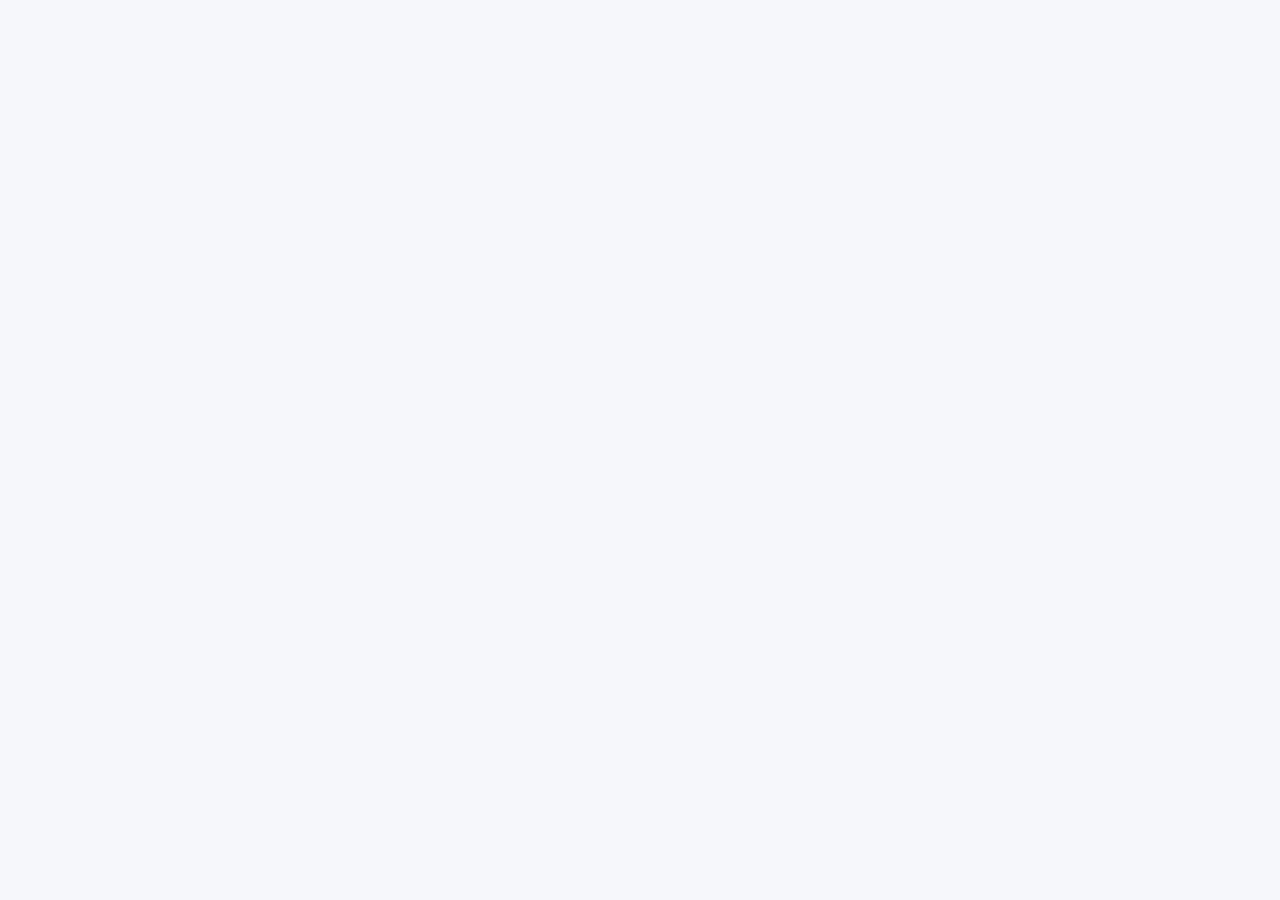
==== qbdemo/index.html @ 6b1befbf "Deploy ngx-query-builder demo" ====
<!doctype html>
<html lang="en" data-beasties-container>
<head>
  <meta charset="utf-8">
  <base href="/ngx-query-builder/">
  <title>ngx-query-builder Demo</title>
  <meta name="viewport" content="width=device-width, initial-scale=1">
  <meta name="description" content="Interactive demo and examples for ngx-query-builder — a standalone, signal-based Angular query builder.">
  <link rel="icon" type="image/x-icon" href="favicon.ico">
  <script>
    // Apply the saved theme before first paint to avoid a light/dark flash.
    (function () {
      try {
        var theme = localStorage.getItem('ngx-qb-demo-theme');
        if (!theme) {
          theme = window.matchMedia('(prefers-color-scheme: dark)').matches ? 'dark' : 'light';
        }
        document.documentElement.setAttribute('data-theme', theme);
      } catch (e) { /* ignore */ }
    })();
  </script>
<style>:root{color-scheme:light;--font-sans:"Inter", system-ui, -apple-system, BlinkMacSystemFont, "Segoe UI", Roboto, sans-serif;--font-mono:"JetBrains Mono", "SFMono-Regular", Consolas, "Liberation Mono", Menlo, monospace;--bg:#f6f7fb;--surface:#ffffff;--surface-2:#f8fafc;--surface-3:#eef2f7;--border:#e2e8f0;--border-strong:#cbd5e1;--text:#0f172a;--text-muted:#64748b;--text-subtle:#94a3b8;--primary:#4f46e5;--primary-hover:#4338ca;--primary-soft:#eef2ff;--primary-contrast:#ffffff;--success:#15803d;--success-soft:#dcfce7;--danger:#b91c1c;--danger-soft:#fee2e2;--warning:#a16207;--warning-soft:#fef9c3;--info:#0369a1;--info-soft:#e0f2fe;--code-bg:#0f172a;--code-text:#e2e8f0;--code-bar:#1e293b;--radius-sm:6px;--radius:10px;--radius-lg:14px;--shadow-sm:0 1px 2px rgb(15 23 42 / 6%);--shadow:0 1px 3px rgb(15 23 42 / 8%), 0 4px 16px rgb(15 23 42 / 4%);--focus-ring:0 0 0 3px rgb(79 70 229 / 35%);--topbar-height:60px;--sidebar-width:260px}*,*:before,*:after{box-sizing:border-box}html,body{margin:0;min-height:100%}body{font-family:var(--font-sans);font-size:14px;line-height:1.55;color:var(--text);background:var(--bg);-webkit-font-smoothing:antialiased}</style><link rel="stylesheet" href="styles-7HKDJQGU.css" media="print" onload="this.media='all'"><noscript><link rel="stylesheet" href="styles-7HKDJQGU.css"></noscript></head>
<body>
  <app-root></app-root>
<link rel="modulepreload" href="chunk-K54ZTVPO.js"><link rel="modulepreload" href="chunk-D5IUYBZI.js"><script src="polyfills-5CFQRCPP.js" type="module"></script><script src="main-NIYCB524.js" type="module"></script></body>
</html>
---- qbdemo/styles-7HKDJQGU.css ----
@charset "UTF-8";:root{color-scheme:light;--font-sans: "Inter", system-ui, -apple-system, BlinkMacSystemFont, "Segoe UI", Roboto, sans-serif;--font-mono: "JetBrains Mono", "SFMono-Regular", Consolas, "Liberation Mono", Menlo, monospace;--bg: #f6f7fb;--surface: #ffffff;--surface-2: #f8fafc;--surface-3: #eef2f7;--border: #e2e8f0;--border-strong: #cbd5e1;--text: #0f172a;--text-muted: #64748b;--text-subtle: #94a3b8;--primary: #4f46e5;--primary-hover: #4338ca;--primary-soft: #eef2ff;--primary-contrast: #ffffff;--success: #15803d;--success-soft: #dcfce7;--danger: #b91c1c;--danger-soft: #fee2e2;--warning: #a16207;--warning-soft: #fef9c3;--info: #0369a1;--info-soft: #e0f2fe;--code-bg: #0f172a;--code-text: #e2e8f0;--code-bar: #1e293b;--radius-sm: 6px;--radius: 10px;--radius-lg: 14px;--shadow-sm: 0 1px 2px rgb(15 23 42 / 6%);--shadow: 0 1px 3px rgb(15 23 42 / 8%), 0 4px 16px rgb(15 23 42 / 4%);--focus-ring: 0 0 0 3px rgb(79 70 229 / 35%);--topbar-height: 60px;--sidebar-width: 260px}[data-theme=dark]{color-scheme:dark;--bg: #0b1020;--surface: #111827;--surface-2: #151e30;--surface-3: #1e293b;--border: #243044;--border-strong: #334155;--text: #e5e7eb;--text-muted: #94a3b8;--text-subtle: #64748b;--primary: #818cf8;--primary-hover: #a5b4fc;--primary-soft: rgb(129 140 248 / 14%);--primary-contrast: #0b1020;--success: #4ade80;--success-soft: rgb(74 222 128 / 14%);--danger: #f87171;--danger-soft: rgb(248 113 113 / 14%);--warning: #facc15;--warning-soft: rgb(250 204 21 / 12%);--info: #38bdf8;--info-soft: rgb(56 189 248 / 12%);--code-bg: #070b16;--code-text: #e2e8f0;--code-bar: #111827;--shadow-sm: 0 1px 2px rgb(0 0 0 / 40%);--shadow: 0 1px 3px rgb(0 0 0 / 40%), 0 8px 24px rgb(0 0 0 / 25%);--focus-ring: 0 0 0 3px rgb(129 140 248 / 45%)}*,*:before,*:after{box-sizing:border-box}html,body{margin:0;min-height:100%}body{font-family:var(--font-sans);font-size:14px;line-height:1.55;color:var(--text);background:var(--bg);-webkit-font-smoothing:antialiased}h1,h2,h3,h4{margin:0;line-height:1.25;color:var(--text)}p{margin:0}a{color:var(--primary);text-decoration:none}a:hover{text-decoration:underline}code,kbd,pre{font-family:var(--font-mono)}:not(pre)>code{font-size:.9em;padding:.1em .4em;border-radius:4px;background:var(--surface-3);color:var(--text)}:focus-visible{outline:none;box-shadow:var(--focus-ring)}::selection{background:var(--primary-soft)}.stack{display:flex;flex-direction:column;gap:16px}.stack-sm{display:flex;flex-direction:column;gap:8px}.row{display:flex;align-items:center;flex-wrap:wrap;gap:8px}.row--between{justify-content:space-between}.grid-2{display:grid;grid-template-columns:repeat(2,minmax(0,1fr));gap:20px}@media(max-width:1100px){.grid-2{grid-template-columns:minmax(0,1fr)}}.split{display:grid;grid-template-columns:minmax(0,1fr) 280px;gap:20px;align-items:start}@media(max-width:1100px){.split{grid-template-columns:minmax(0,1fr)}}.muted{color:var(--text-muted)}.small{font-size:12px}.sr-only{position:absolute;width:1px;height:1px;padding:0;margin:-1px;overflow:hidden;clip-path:inset(50%);white-space:nowrap;border:0}.btn{display:inline-flex;align-items:center;justify-content:center;gap:6px;height:34px;padding:0 14px;border:1px solid var(--border-strong);border-radius:var(--radius-sm);background:var(--surface);color:var(--text);font:inherit;font-weight:500;cursor:pointer;white-space:nowrap;transition:background-color .15s,border-color .15s,color .15s}.btn:hover:not(:disabled){background:var(--surface-3)}.btn:disabled{opacity:.55;cursor:not-allowed}.btn--primary{background:var(--primary);border-color:var(--primary);color:var(--primary-contrast)}.btn--primary:hover:not(:disabled){background:var(--primary-hover);border-color:var(--primary-hover)}.btn--danger{color:var(--danger)}.btn--danger:hover:not(:disabled){background:var(--danger-soft)}.btn--ghost{border-color:transparent;background:transparent}.btn--sm{height:28px;padding:0 10px;font-size:12px}.btn--block{width:100%}.icon-btn{display:inline-flex;align-items:center;justify-content:center;width:36px;height:36px;border:1px solid transparent;border-radius:var(--radius-sm);background:transparent;color:var(--text-muted);cursor:pointer}.icon-btn:hover{background:var(--surface-3);color:var(--text)}.form-field{display:flex;flex-direction:column;gap:6px}.form-label{font-size:12px;font-weight:600;color:var(--text-muted)}.form-hint{font-size:12px;color:var(--text-subtle)}.input,.select,.textarea{width:100%;min-height:34px;padding:6px 10px;border:1px solid var(--border-strong);border-radius:var(--radius-sm);background:var(--surface);color:var(--text);font:inherit}.input:focus-visible,.select:focus-visible,.textarea:focus-visible{border-color:var(--primary)}.input:disabled,.select:disabled,.textarea:disabled{opacity:.6}.textarea{resize:vertical;font-family:var(--font-mono);font-size:12px}.segmented{display:inline-flex;padding:3px;border:1px solid var(--border);border-radius:var(--radius-sm);background:var(--surface-3)}.segmented button{height:28px;padding:0 12px;border:0;border-radius:4px;background:transparent;color:var(--text-muted);font:inherit;font-size:13px;font-weight:500;cursor:pointer}.segmented button[aria-pressed=true]{background:var(--surface);color:var(--text);box-shadow:var(--shadow-sm)}.badge{display:inline-flex;align-items:center;gap:6px;height:24px;padding:0 10px;border-radius:999px;font-size:12px;font-weight:600;background:var(--surface-3);color:var(--text-muted)}.badge:before{content:"";width:6px;height:6px;border-radius:50%;background:currentColor;opacity:.8}.badge.valid{background:var(--success-soft);color:var(--success)}.badge.invalid{background:var(--danger-soft);color:var(--danger)}.badge.active{background:var(--warning-soft);color:var(--warning)}.chip{display:inline-flex;align-items:center;height:22px;padding:0 8px;border:1px solid var(--border);border-radius:6px;background:var(--surface-2);color:var(--text-muted);font-family:var(--font-mono);font-size:11.5px}.stat{display:inline-flex;align-items:baseline;gap:4px;font-size:12px;color:var(--text-muted)}.stat strong{font-size:14px;color:var(--text)}.callout{display:flex;gap:10px;padding:12px 14px;border:1px solid var(--border);border-left:3px solid var(--info);border-radius:var(--radius-sm);background:var(--info-soft);color:var(--text);font-size:13px}.callout--warning{border-left-color:var(--warning);background:var(--warning-soft)}.callout--danger{border-left-color:var(--danger);background:var(--danger-soft)}.panel{padding:16px;border:1px solid var(--border);border-radius:var(--radius);background:var(--surface)}.panel-title{margin-bottom:12px;font-size:11px;font-weight:700;letter-spacing:.08em;text-transform:uppercase;color:var(--text-subtle)}.table{width:100%;border-collapse:collapse;font-size:13px}.table th,.table td{padding:8px 10px;border-bottom:1px solid var(--border);text-align:left;vertical-align:top}.table th{font-size:11px;font-weight:700;letter-spacing:.06em;text-transform:uppercase;color:var(--text-subtle)}.event-log{max-height:220px;margin:0;padding:0;overflow:auto;list-style:none;font-family:var(--font-mono);font-size:12px}.event-log li{display:flex;gap:8px;padding:6px 8px;border-bottom:1px dashed var(--border)}.event-log time{color:var(--text-subtle)}.app-shell query-builder{--qb-font-family: var(--font-sans);--qb-font-size: 13px;--qb-border-radius: var(--radius-sm);--qb-border-color: var(--border-strong);--qb-text-color: var(--text);--qb-bg-color: var(--surface);--qb-hover-bg: var(--surface-3);--qb-switch-bg: var(--surface-3);--qb-switch-active-border: var(--primary);--qb-switch-active-color: var(--primary);--qb-remove-color: var(--danger);--qb-invalid-border: var(--danger);--qb-invalid-bg: var(--danger-soft);--qb-warning-color: var(--danger);--qb-connector-color: var(--border-strong);color:var(--text)}.app-shell query-builder .q-rule,.app-shell query-builder .q-ruleset{border-color:var(--border);border-radius:var(--radius-sm)}.app-shell query-builder .q-ruleset{background:var(--surface-2)}.app-shell query-builder .q-button,.app-shell query-builder .q-switch-label{border-color:var(--border-strong);color:var(--text)}.app-shell query-builder .q-button{border-radius:var(--radius-sm)}.app-shell query-builder .q-switch-radio:checked+.q-switch-label{background:var(--primary-soft);font-weight:600}.app-shell query-builder .q-remove-icon:before{content:"\2715";font-weight:700}.app-shell query-builder .q-add-icon:before{content:"+";font-weight:700;font-size:14px}.app-shell query-builder .text-input{padding:6px 8px;border:1px solid var(--border-strong);border-radius:var(--radius-sm);background:var(--surface);color:var(--text);font:inherit}.app-shell query-builder .text-area{width:300px;height:72px;resize:vertical}
---- qbdemo/styles-7HKDJQGU.css ----
@charset "UTF-8";:root{color-scheme:light;--font-sans: "Inter", system-ui, -apple-system, BlinkMacSystemFont, "Segoe UI", Roboto, sans-serif;--font-mono: "JetBrains Mono", "SFMono-Regular", Consolas, "Liberation Mono", Menlo, monospace;--bg: #f6f7fb;--surface: #ffffff;--surface-2: #f8fafc;--surface-3: #eef2f7;--border: #e2e8f0;--border-strong: #cbd5e1;--text: #0f172a;--text-muted: #64748b;--text-subtle: #94a3b8;--primary: #4f46e5;--primary-hover: #4338ca;--primary-soft: #eef2ff;--primary-contrast: #ffffff;--success: #15803d;--success-soft: #dcfce7;--danger: #b91c1c;--danger-soft: #fee2e2;--warning: #a16207;--warning-soft: #fef9c3;--info: #0369a1;--info-soft: #e0f2fe;--code-bg: #0f172a;--code-text: #e2e8f0;--code-bar: #1e293b;--radius-sm: 6px;--radius: 10px;--radius-lg: 14px;--shadow-sm: 0 1px 2px rgb(15 23 42 / 6%);--shadow: 0 1px 3px rgb(15 23 42 / 8%), 0 4px 16px rgb(15 23 42 / 4%);--focus-ring: 0 0 0 3px rgb(79 70 229 / 35%);--topbar-height: 60px;--sidebar-width: 260px}[data-theme=dark]{color-scheme:dark;--bg: #0b1020;--surface: #111827;--surface-2: #151e30;--surface-3: #1e293b;--border: #243044;--border-strong: #334155;--text: #e5e7eb;--text-muted: #94a3b8;--text-subtle: #64748b;--primary: #818cf8;--primary-hover: #a5b4fc;--primary-soft: rgb(129 140 248 / 14%);--primary-contrast: #0b1020;--success: #4ade80;--success-soft: rgb(74 222 128 / 14%);--danger: #f87171;--danger-soft: rgb(248 113 113 / 14%);--warning: #facc15;--warning-soft: rgb(250 204 21 / 12%);--info: #38bdf8;--info-soft: rgb(56 189 248 / 12%);--code-bg: #070b16;--code-text: #e2e8f0;--code-bar: #111827;--shadow-sm: 0 1px 2px rgb(0 0 0 / 40%);--shadow: 0 1px 3px rgb(0 0 0 / 40%), 0 8px 24px rgb(0 0 0 / 25%);--focus-ring: 0 0 0 3px rgb(129 140 248 / 45%)}*,*:before,*:after{box-sizing:border-box}html,body{margin:0;min-height:100%}body{font-family:var(--font-sans);font-size:14px;line-height:1.55;color:var(--text);background:var(--bg);-webkit-font-smoothing:antialiased}h1,h2,h3,h4{margin:0;line-height:1.25;color:var(--text)}p{margin:0}a{color:var(--primary);text-decoration:none}a:hover{text-decoration:underline}code,kbd,pre{font-family:var(--font-mono)}:not(pre)>code{font-size:.9em;padding:.1em .4em;border-radius:4px;background:var(--surface-3);color:var(--text)}:focus-visible{outline:none;box-shadow:var(--focus-ring)}::selection{background:var(--primary-soft)}.stack{display:flex;flex-direction:column;gap:16px}.stack-sm{display:flex;flex-direction:column;gap:8px}.row{display:flex;align-items:center;flex-wrap:wrap;gap:8px}.row--between{justify-content:space-between}.grid-2{display:grid;grid-template-columns:repeat(2,minmax(0,1fr));gap:20px}@media(max-width:1100px){.grid-2{grid-template-columns:minmax(0,1fr)}}.split{display:grid;grid-template-columns:minmax(0,1fr) 280px;gap:20px;align-items:start}@media(max-width:1100px){.split{grid-template-columns:minmax(0,1fr)}}.muted{color:var(--text-muted)}.small{font-size:12px}.sr-only{position:absolute;width:1px;height:1px;padding:0;margin:-1px;overflow:hidden;clip-path:inset(50%);white-space:nowrap;border:0}.btn{display:inline-flex;align-items:center;justify-content:center;gap:6px;height:34px;padding:0 14px;border:1px solid var(--border-strong);border-radius:var(--radius-sm);background:var(--surface);color:var(--text);font:inherit;font-weight:500;cursor:pointer;white-space:nowrap;transition:background-color .15s,border-color .15s,color .15s}.btn:hover:not(:disabled){background:var(--surface-3)}.btn:disabled{opacity:.55;cursor:not-allowed}.btn--primary{background:var(--primary);border-color:var(--primary);color:var(--primary-contrast)}.btn--primary:hover:not(:disabled){background:var(--primary-hover);border-color:var(--primary-hover)}.btn--danger{color:var(--danger)}.btn--danger:hover:not(:disabled){background:var(--danger-soft)}.btn--ghost{border-color:transparent;background:transparent}.btn--sm{height:28px;padding:0 10px;font-size:12px}.btn--block{width:100%}.icon-btn{display:inline-flex;align-items:center;justify-content:center;width:36px;height:36px;border:1px solid transparent;border-radius:var(--radius-sm);background:transparent;color:var(--text-muted);cursor:pointer}.icon-btn:hover{background:var(--surface-3);color:var(--text)}.form-field{display:flex;flex-direction:column;gap:6px}.form-label{font-size:12px;font-weight:600;color:var(--text-muted)}.form-hint{font-size:12px;color:var(--text-subtle)}.input,.select,.textarea{width:100%;min-height:34px;padding:6px 10px;border:1px solid var(--border-strong);border-radius:var(--radius-sm);background:var(--surface);color:var(--text);font:inherit}.input:focus-visible,.select:focus-visible,.textarea:focus-visible{border-color:var(--primary)}.input:disabled,.select:disabled,.textarea:disabled{opacity:.6}.textarea{resize:vertical;font-family:var(--font-mono);font-size:12px}.segmented{display:inline-flex;padding:3px;border:1px solid var(--border);border-radius:var(--radius-sm);background:var(--surface-3)}.segmented button{height:28px;padding:0 12px;border:0;border-radius:4px;background:transparent;color:var(--text-muted);font:inherit;font-size:13px;font-weight:500;cursor:pointer}.segmented button[aria-pressed=true]{background:var(--surface);color:var(--text);box-shadow:var(--shadow-sm)}.badge{display:inline-flex;align-items:center;gap:6px;height:24px;padding:0 10px;border-radius:999px;font-size:12px;font-weight:600;background:var(--surface-3);color:var(--text-muted)}.badge:before{content:"";width:6px;height:6px;border-radius:50%;background:currentColor;opacity:.8}.badge.valid{background:var(--success-soft);color:var(--success)}.badge.invalid{background:var(--danger-soft);color:var(--danger)}.badge.active{background:var(--warning-soft);color:var(--warning)}.chip{display:inline-flex;align-items:center;height:22px;padding:0 8px;border:1px solid var(--border);border-radius:6px;background:var(--surface-2);color:var(--text-muted);font-family:var(--font-mono);font-size:11.5px}.stat{display:inline-flex;align-items:baseline;gap:4px;font-size:12px;color:var(--text-muted)}.stat strong{font-size:14px;color:var(--text)}.callout{display:flex;gap:10px;padding:12px 14px;border:1px solid var(--border);border-left:3px solid var(--info);border-radius:var(--radius-sm);background:var(--info-soft);color:var(--text);font-size:13px}.callout--warning{border-left-color:var(--warning);background:var(--warning-soft)}.callout--danger{border-left-color:var(--danger);background:var(--danger-soft)}.panel{padding:16px;border:1px solid var(--border);border-radius:var(--radius);background:var(--surface)}.panel-title{margin-bottom:12px;font-size:11px;font-weight:700;letter-spacing:.08em;text-transform:uppercase;color:var(--text-subtle)}.table{width:100%;border-collapse:collapse;font-size:13px}.table th,.table td{padding:8px 10px;border-bottom:1px solid var(--border);text-align:left;vertical-align:top}.table th{font-size:11px;font-weight:700;letter-spacing:.06em;text-transform:uppercase;color:var(--text-subtle)}.event-log{max-height:220px;margin:0;padding:0;overflow:auto;list-style:none;font-family:var(--font-mono);font-size:12px}.event-log li{display:flex;gap:8px;padding:6px 8px;border-bottom:1px dashed var(--border)}.event-log time{color:var(--text-subtle)}.app-shell query-builder{--qb-font-family: var(--font-sans);--qb-font-size: 13px;--qb-border-radius: var(--radius-sm);--qb-border-color: var(--border-strong);--qb-text-color: var(--text);--qb-bg-color: var(--surface);--qb-hover-bg: var(--surface-3);--qb-switch-bg: var(--surface-3);--qb-switch-active-border: var(--primary);--qb-switch-active-color: var(--primary);--qb-remove-color: var(--danger);--qb-invalid-border: var(--danger);--qb-invalid-bg: var(--danger-soft);--qb-warning-color: var(--danger);--qb-connector-color: var(--border-strong);color:var(--text)}.app-shell query-builder .q-rule,.app-shell query-builder .q-ruleset{border-color:var(--border);border-radius:var(--radius-sm)}.app-shell query-builder .q-ruleset{background:var(--surface-2)}.app-shell query-builder .q-button,.app-shell query-builder .q-switch-label{border-color:var(--border-strong);color:var(--text)}.app-shell query-builder .q-button{border-radius:var(--radius-sm)}.app-shell query-builder .q-switch-radio:checked+.q-switch-label{background:var(--primary-soft);font-weight:600}.app-shell query-builder .q-remove-icon:before{content:"\2715";font-weight:700}.app-shell query-builder .q-add-icon:before{content:"+";font-weight:700;font-size:14px}.app-shell query-builder .text-input{padding:6px 8px;border:1px solid var(--border-strong);border-radius:var(--radius-sm);background:var(--surface);color:var(--text);font:inherit}.app-shell query-builder .text-area{width:300px;height:72px;resize:vertical}
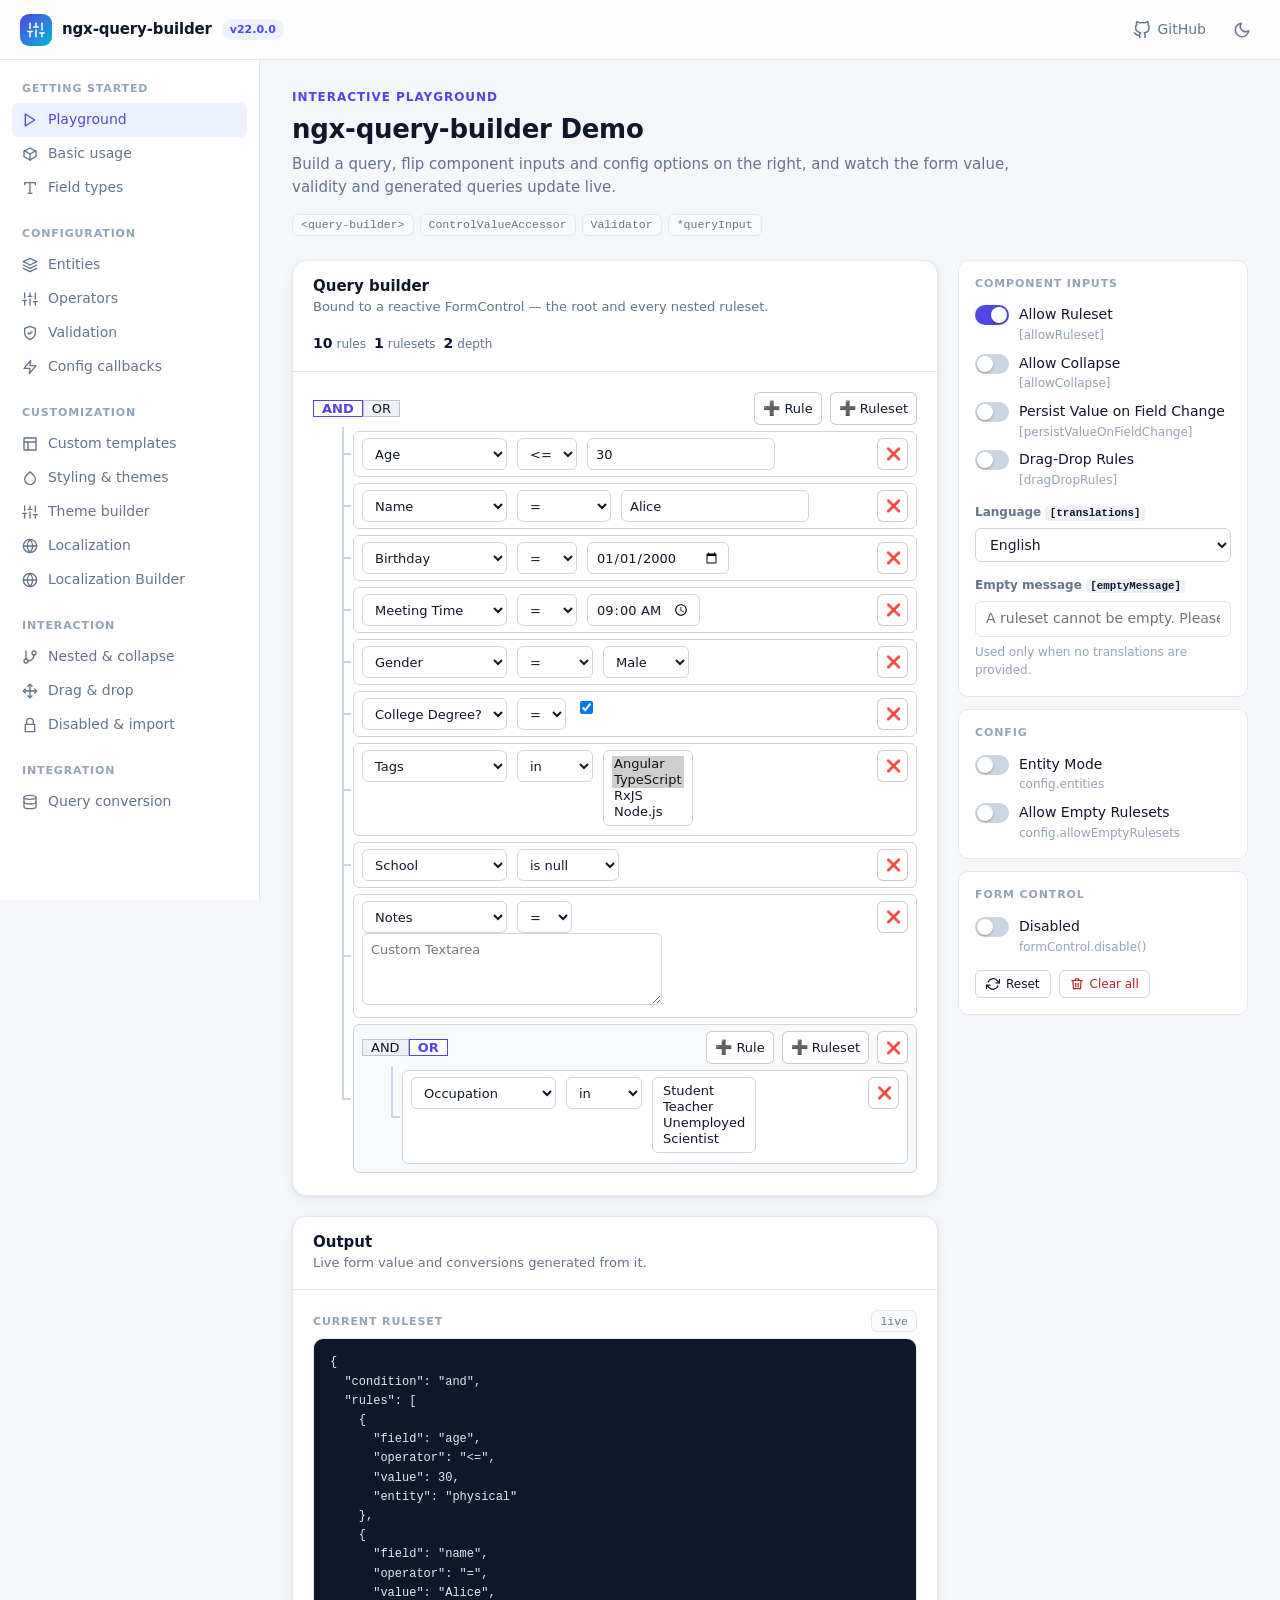
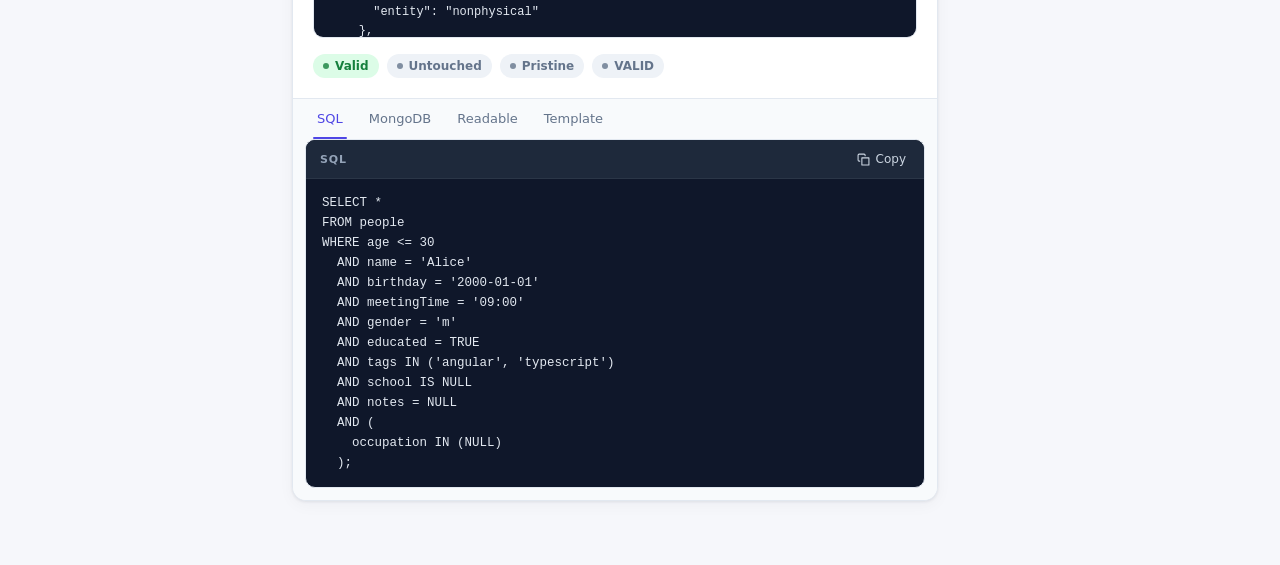
==== commit 493c59b2: "Deploy ngx-query-builder demo" ====
--- a/qbdemo/index.html
+++ b/qbdemo/index.html
@@ -2,7 +2,7 @@
 <html lang="en" data-beasties-container>
 <head>
   <meta charset="utf-8">
-  <base href="/ngx-query-builder/">
+  <base href="/qbdemo/">
   <title>ngx-query-builder Demo</title>
   <meta name="viewport" content="width=device-width, initial-scale=1">
   <meta name="description" content="Interactive demo and examples for ngx-query-builder — a standalone, signal-based Angular query builder.">
@@ -19,8 +19,8 @@
       } catch (e) { /* ignore */ }
     })();
   </script>
-<style>:root{color-scheme:light;--font-sans:"Inter", system-ui, -apple-system, BlinkMacSystemFont, "Segoe UI", Roboto, sans-serif;--font-mono:"JetBrains Mono", "SFMono-Regular", Consolas, "Liberation Mono", Menlo, monospace;--bg:#f6f7fb;--surface:#ffffff;--surface-2:#f8fafc;--surface-3:#eef2f7;--border:#e2e8f0;--border-strong:#cbd5e1;--text:#0f172a;--text-muted:#64748b;--text-subtle:#94a3b8;--primary:#4f46e5;--primary-hover:#4338ca;--primary-soft:#eef2ff;--primary-contrast:#ffffff;--success:#15803d;--success-soft:#dcfce7;--danger:#b91c1c;--danger-soft:#fee2e2;--warning:#a16207;--warning-soft:#fef9c3;--info:#0369a1;--info-soft:#e0f2fe;--code-bg:#0f172a;--code-text:#e2e8f0;--code-bar:#1e293b;--radius-sm:6px;--radius:10px;--radius-lg:14px;--shadow-sm:0 1px 2px rgb(15 23 42 / 6%);--shadow:0 1px 3px rgb(15 23 42 / 8%), 0 4px 16px rgb(15 23 42 / 4%);--focus-ring:0 0 0 3px rgb(79 70 229 / 35%);--topbar-height:60px;--sidebar-width:260px}*,*:before,*:after{box-sizing:border-box}html,body{margin:0;min-height:100%}body{font-family:var(--font-sans);font-size:14px;line-height:1.55;color:var(--text);background:var(--bg);-webkit-font-smoothing:antialiased}</style><link rel="stylesheet" href="styles-7HKDJQGU.css" media="print" onload="this.media='all'"><noscript><link rel="stylesheet" href="styles-7HKDJQGU.css"></noscript></head>
+<style>:root{color-scheme:light;--font-sans:"Inter", system-ui, -apple-system, BlinkMacSystemFont, "Segoe UI", Roboto, sans-serif;--font-mono:"JetBrains Mono", "SFMono-Regular", Consolas, "Liberation Mono", Menlo, monospace;--bg:#f6f7fb;--surface:#ffffff;--surface-2:#f8fafc;--surface-3:#eef2f7;--border:#e2e8f0;--border-strong:#cbd5e1;--text:#0f172a;--text-muted:#64748b;--text-subtle:#94a3b8;--primary:#4f46e5;--primary-hover:#4338ca;--primary-soft:#eef2ff;--primary-contrast:#ffffff;--success:#15803d;--success-soft:#dcfce7;--danger:#b91c1c;--danger-soft:#fee2e2;--warning:#a16207;--warning-soft:#fef9c3;--info:#0369a1;--info-soft:#e0f2fe;--code-bg:#0f172a;--code-text:#e2e8f0;--code-bar:#1e293b;--radius-sm:6px;--radius:10px;--radius-lg:14px;--shadow-sm:0 1px 2px rgb(15 23 42 / 6%);--shadow:0 1px 3px rgb(15 23 42 / 8%), 0 4px 16px rgb(15 23 42 / 4%);--focus-ring:0 0 0 3px rgb(79 70 229 / 35%);--topbar-height:60px;--sidebar-width:260px}*,*:before,*:after{box-sizing:border-box}html,body{margin:0;min-height:100%}body{font-family:var(--font-sans);font-size:14px;line-height:1.55;color:var(--text);background:var(--bg);-webkit-font-smoothing:antialiased}</style><link rel="stylesheet" href="styles-4EFKKQWO.css" media="print" data-beasties-media="all"><noscript><link rel="stylesheet" href="styles-4EFKKQWO.css"></noscript></head>
 <body>
   <app-root></app-root>
-<link rel="modulepreload" href="chunk-K54ZTVPO.js"><link rel="modulepreload" href="chunk-D5IUYBZI.js"><script src="polyfills-5CFQRCPP.js" type="module"></script><script src="main-NIYCB524.js" type="module"></script></body>
+<script src="polyfills-LVNOU2XZ.js" type="module"></script><script src="main-CXXKAVGG.js" type="module"></script><script>document.querySelectorAll('link[data-beasties-media]').forEach(function(l){l.media=l.getAttribute('data-beasties-media');l.removeAttribute('data-beasties-media')})</script></body>
 </html>
--- a/qbdemo/styles-4EFKKQWO.css
+++ b/qbdemo/styles-4EFKKQWO.css
@@ -0,0 +1 @@
+@charset "UTF-8";.styling-controls{align-items:flex-end}.styling-demo .segmented button,.styling-controls .segmented button{text-transform:capitalize}.app-shell .styling-demo--ocean query-builder{--qb-border-color: #7dd3fc;--qb-switch-active-border: #0284c7;--qb-switch-active-color: #0369a1;--qb-switch-bg: #e0f2fe;--qb-connector-color: #38bdf8;--qb-border-radius: 8px}.app-shell .styling-demo--forest query-builder{--qb-border-color: #86efac;--qb-switch-active-border: #16a34a;--qb-switch-active-color: #15803d;--qb-switch-bg: #dcfce7;--qb-connector-color: #4ade80;--qb-border-radius: 2px}.app-shell .styling-demo--sunset query-builder{--qb-border-color: #fdba74;--qb-switch-active-border: #ea580c;--qb-switch-active-color: #c2410c;--qb-switch-bg: #ffedd5;--qb-connector-color: #fb923c;--qb-border-radius: 16px}.app-shell .styling-demo query-builder .q-rule,.app-shell .styling-demo query-builder .q-ruleset,.app-shell .styling-demo query-builder .q-field-control,.app-shell .styling-demo query-builder .q-operator-control,.app-shell .styling-demo query-builder .q-input-control,.app-shell .styling-demo query-builder .q-button,.app-shell .styling-demo query-builder .q-switch-label{border-color:var(--qb-border-color);border-radius:var(--qb-border-radius)}.app-shell .styling-demo query-builder .q-switch-radio:checked+.q-switch-label{background:var(--qb-switch-bg);color:var(--qb-switch-active-color);border-color:var(--qb-switch-active-border)}.styling-demo .sd-btn{display:inline-flex;align-items:center;gap:4px;height:30px;margin-left:6px;padding:0 12px;border:0;border-radius:999px;background:var(--primary);color:var(--primary-contrast);font:inherit;font-family:var(--qb-font-family, inherit);font-size:var(--qb-font-size, inherit);font-weight:600;cursor:pointer}.styling-demo .sd-btn:disabled{display:none}.styling-demo .sd-btn--remove{width:30px;padding:0;justify-content:center;background:var(--danger-soft);color:var(--qb-remove-color, var(--danger))}.styling-demo .sd-icon--add:before{content:"+"}.styling-demo .sd-icon--remove:before{content:"\2715"}.styling-demo .sd-icon{font-style:normal}.styling-demo .sd-switch{display:inline-flex;order:1;gap:4px}.styling-demo .sd-switch__label{padding:4px 12px;border-radius:999px;background:var(--surface-3);color:var(--text-muted);font-family:var(--qb-font-family, inherit);font-size:var(--qb-font-size, inherit);font-weight:700;cursor:pointer}.styling-demo .q-switch-radio:checked+.sd-switch__label{background:var(--primary);color:var(--primary-contrast)}.styling-demo .sd-row{margin-top:10px;padding:12px}.styling-demo .sd-rule{border-radius:12px;background:var(--surface);box-shadow:var(--shadow)}.styling-demo .sd-ruleset{border:2px dashed var(--border-strong);border-radius:14px;background:var(--surface-2)}.styling-demo .sd-control{height:var(--qb-control-height, 32px);padding:var(--qb-control-padding, 5px 8px);border:1px solid var(--qb-border-color, #ccc);border-radius:var(--qb-border-radius, 4px);background:var(--qb-bg-color, #fff);color:var(--qb-text-color, #555);font:inherit;font-family:var(--qb-font-family, inherit);font-size:var(--qb-font-size, inherit)}.styling-demo input[type=checkbox].sd-control{height:18px}.styling-demo .sd-control--operator{background:var(--qb-switch-bg, var(--primary-soft));color:var(--qb-switch-active-color, var(--primary));font-weight:600}.styling-demo .sd-empty{margin:8px 0 0;color:var(--warning);font-weight:600;text-align:center}.styling-demo .sd-link{margin-left:10px;padding:0;border:0;background:transparent;color:var(--primary);font:inherit;font-family:var(--qb-font-family, inherit);font-size:var(--qb-font-size, inherit);font-weight:600;cursor:pointer}.styling-demo .sd-link:hover{text-decoration:underline}.styling-demo .sd-link:disabled{display:none}.styling-demo .sd-link--remove{color:var(--qb-remove-color, var(--danger))}.styling-demo .sd-underline{padding:2px 8px;border-bottom:2px solid transparent;color:var(--text-muted);cursor:pointer}.styling-demo .q-switch-radio:checked+.sd-underline{border-bottom-color:var(--primary);color:var(--primary);font-weight:700}.styling-demo .sd-flat{border:0;border-bottom:1px solid var(--border)}.styling-demo .sd-flat-set{border-left:3px solid var(--primary);padding-left:12px}.styling-demo .sd-bare{height:var(--qb-control-height, 32px);margin-right:6px;padding:var(--qb-control-padding, 5px 8px);border:0;border-bottom:1px solid var(--qb-border-color, var(--border-strong));border-radius:var(--qb-border-radius, 4px);background:transparent;color:var(--qb-text-color, var(--text));font:inherit;font-family:var(--qb-font-family, inherit);font-size:var(--qb-font-size, inherit)}.styling-demo .sd-bare--operator{color:var(--qb-switch-active-color, var(--primary));font-weight:600}:root{color-scheme:light;--font-sans: "Inter", system-ui, -apple-system, BlinkMacSystemFont, "Segoe UI", Roboto, sans-serif;--font-mono: "JetBrains Mono", "SFMono-Regular", Consolas, "Liberation Mono", Menlo, monospace;--bg: #f6f7fb;--surface: #ffffff;--surface-2: #f8fafc;--surface-3: #eef2f7;--border: #e2e8f0;--border-strong: #cbd5e1;--text: #0f172a;--text-muted: #64748b;--text-subtle: #94a3b8;--primary: #4f46e5;--primary-hover: #4338ca;--primary-soft: #eef2ff;--primary-contrast: #ffffff;--success: #15803d;--success-soft: #dcfce7;--danger: #b91c1c;--danger-soft: #fee2e2;--warning: #a16207;--warning-soft: #fef9c3;--info: #0369a1;--info-soft: #e0f2fe;--code-bg: #0f172a;--code-text: #e2e8f0;--code-bar: #1e293b;--radius-sm: 6px;--radius: 10px;--radius-lg: 14px;--shadow-sm: 0 1px 2px rgb(15 23 42 / 6%);--shadow: 0 1px 3px rgb(15 23 42 / 8%), 0 4px 16px rgb(15 23 42 / 4%);--focus-ring: 0 0 0 3px rgb(79 70 229 / 35%);--topbar-height: 60px;--sidebar-width: 260px}[data-theme=dark]{color-scheme:dark;--bg: #0b1020;--surface: #111827;--surface-2: #151e30;--surface-3: #1e293b;--border: #243044;--border-strong: #334155;--text: #e5e7eb;--text-muted: #94a3b8;--text-subtle: #64748b;--primary: #818cf8;--primary-hover: #a5b4fc;--primary-soft: rgb(129 140 248 / 14%);--primary-contrast: #0b1020;--success: #4ade80;--success-soft: rgb(74 222 128 / 14%);--danger: #f87171;--danger-soft: rgb(248 113 113 / 14%);--warning: #facc15;--warning-soft: rgb(250 204 21 / 12%);--info: #38bdf8;--info-soft: rgb(56 189 248 / 12%);--code-bg: #070b16;--code-text: #e2e8f0;--code-bar: #111827;--shadow-sm: 0 1px 2px rgb(0 0 0 / 40%);--shadow: 0 1px 3px rgb(0 0 0 / 40%), 0 8px 24px rgb(0 0 0 / 25%);--focus-ring: 0 0 0 3px rgb(129 140 248 / 45%)}*,*:before,*:after{box-sizing:border-box}html,body{margin:0;min-height:100%}body{font-family:var(--font-sans);font-size:14px;line-height:1.55;color:var(--text);background:var(--bg);-webkit-font-smoothing:antialiased}h1,h2,h3,h4{margin:0;line-height:1.25;color:var(--text)}p{margin:0}a{color:var(--primary);text-decoration:none}a:hover{text-decoration:underline}code,kbd,pre{font-family:var(--font-mono)}:not(pre)>code{font-size:.9em;padding:.1em .4em;border-radius:4px;background:var(--surface-3);color:var(--text)}:focus-visible{outline:none;box-shadow:var(--focus-ring)}::selection{background:var(--primary-soft)}.stack{display:flex;flex-direction:column;gap:16px}.stack-sm{display:flex;flex-direction:column;gap:8px}.row{display:flex;align-items:center;flex-wrap:wrap;gap:8px}.row--between{justify-content:space-between}.grid-2{display:grid;grid-template-columns:repeat(2,minmax(0,1fr));gap:20px}@media(max-width:1100px){.grid-2{grid-template-columns:minmax(0,1fr)}}.split{display:grid;grid-template-columns:minmax(0,1fr) 280px;gap:20px;align-items:start}@media(max-width:1100px){.split{grid-template-columns:minmax(0,1fr)}}.muted{color:var(--text-muted)}.small{font-size:12px}.sr-only{position:absolute;width:1px;height:1px;padding:0;margin:-1px;overflow:hidden;clip-path:inset(50%);white-space:nowrap;border:0}.btn{display:inline-flex;align-items:center;justify-content:center;gap:6px;height:34px;padding:0 14px;border:1px solid var(--border-strong);border-radius:var(--radius-sm);background:var(--surface);color:var(--text);font:inherit;font-weight:500;cursor:pointer;white-space:nowrap;transition:background-color .15s,border-color .15s,color .15s}.btn:hover:not(:disabled){background:var(--surface-3)}.btn:disabled{opacity:.55;cursor:not-allowed}.btn--primary{background:var(--primary);border-color:var(--primary);color:var(--primary-contrast)}.btn--primary:hover:not(:disabled){background:var(--primary-hover);border-color:var(--primary-hover)}.btn--danger{color:var(--danger)}.btn--danger:hover:not(:disabled){background:var(--danger-soft)}.btn--ghost{border-color:transparent;background:transparent}.btn--sm{height:28px;padding:0 10px;font-size:12px}.btn--block{width:100%}.icon-btn{display:inline-flex;align-items:center;justify-content:center;width:36px;height:36px;border:1px solid transparent;border-radius:var(--radius-sm);background:transparent;color:var(--text-muted);cursor:pointer}.icon-btn:hover{background:var(--surface-3);color:var(--text)}.form-field{display:flex;flex-direction:column;gap:6px}.form-label{font-size:12px;font-weight:600;color:var(--text-muted)}.form-hint{font-size:12px;color:var(--text-subtle)}.input,.select,.textarea{width:100%;min-height:34px;padding:6px 10px;border:1px solid var(--border-strong);border-radius:var(--radius-sm);background:var(--surface);color:var(--text);font:inherit}.input:focus-visible,.select:focus-visible,.textarea:focus-visible{border-color:var(--primary)}.input:disabled,.select:disabled,.textarea:disabled{opacity:.6}.textarea{resize:vertical;font-family:var(--font-mono);font-size:12px}.segmented{display:inline-flex;padding:3px;border:1px solid var(--border);border-radius:var(--radius-sm);background:var(--surface-3)}.segmented button{height:28px;padding:0 12px;border:0;border-radius:4px;background:transparent;color:var(--text-muted);font:inherit;font-size:13px;font-weight:500;cursor:pointer}.segmented button[aria-pressed=true]{background:var(--surface);color:var(--text);box-shadow:var(--shadow-sm)}.badge{display:inline-flex;align-items:center;gap:6px;height:24px;padding:0 10px;border-radius:999px;font-size:12px;font-weight:600;background:var(--surface-3);color:var(--text-muted)}.badge:before{content:"";width:6px;height:6px;border-radius:50%;background:currentColor;opacity:.8}.badge.valid{background:var(--success-soft);color:var(--success)}.badge.invalid{background:var(--danger-soft);color:var(--danger)}.badge.active{background:var(--warning-soft);color:var(--warning)}.chip{display:inline-flex;align-items:center;height:22px;padding:0 8px;border:1px solid var(--border);border-radius:6px;background:var(--surface-2);color:var(--text-muted);font-family:var(--font-mono);font-size:11.5px}.stat{display:inline-flex;align-items:baseline;gap:4px;font-size:12px;color:var(--text-muted)}.stat strong{font-size:14px;color:var(--text)}.callout{display:flex;gap:10px;padding:12px 14px;border:1px solid var(--border);border-left:3px solid var(--info);border-radius:var(--radius-sm);background:var(--info-soft);color:var(--text);font-size:13px}.callout--warning{border-left-color:var(--warning);background:var(--warning-soft)}.callout--danger{border-left-color:var(--danger);background:var(--danger-soft)}.panel{padding:16px;border:1px solid var(--border);border-radius:var(--radius);background:var(--surface)}.panel-title{margin-bottom:12px;font-size:11px;font-weight:700;letter-spacing:.08em;text-transform:uppercase;color:var(--text-subtle)}.table{width:100%;border-collapse:collapse;font-size:13px}.table th,.table td{padding:8px 10px;border-bottom:1px solid var(--border);text-align:left;vertical-align:top}.table th{font-size:11px;font-weight:700;letter-spacing:.06em;text-transform:uppercase;color:var(--text-subtle)}.event-log{max-height:220px;margin:0;padding:0;overflow:auto;list-style:none;font-family:var(--font-mono);font-size:12px}.event-log li{display:flex;gap:8px;padding:6px 8px;border-bottom:1px dashed var(--border)}.event-log time{color:var(--text-subtle)}.app-shell{--qb-font-family: var(--font-sans);--qb-font-size: 13px;--qb-border-radius: var(--radius-sm);--qb-border-color: var(--border-strong);--qb-text-color: var(--text);--qb-bg-color: var(--surface);--qb-hover-bg: var(--surface-3);--qb-switch-bg: var(--surface-3);--qb-switch-active-border: var(--primary);--qb-switch-active-color: var(--primary);--qb-remove-color: var(--danger);--qb-invalid-border: var(--danger);--qb-invalid-bg: var(--danger-soft);--qb-warning-color: var(--danger);--qb-connector-color: var(--border-strong)}.app-shell query-builder{color:var(--text)}.app-shell query-builder .q-rule,.app-shell query-builder .q-ruleset{border-color:var(--border);border-radius:var(--radius-sm)}.app-shell query-builder .q-ruleset{background:var(--surface-2)}.app-shell query-builder .q-button,.app-shell query-builder .q-switch-label{border-color:var(--border-strong);color:var(--text)}.app-shell query-builder .q-button{border-radius:var(--radius-sm)}.app-shell query-builder .q-switch-radio:checked+.q-switch-label{background:var(--primary-soft);font-weight:600}.app-shell query-builder .q-remove-icon:before{content:"\2715";font-weight:700}.app-shell query-builder .q-add-icon:before{content:"+";font-weight:700;font-size:14px}.app-shell query-builder .text-input{padding:6px 8px;border:1px solid var(--border-strong);border-radius:var(--radius-sm);background:var(--surface);color:var(--text);font:inherit}.app-shell query-builder .text-area{width:300px;height:72px;resize:vertical}
--- a/qbdemo/styles-4EFKKQWO.css
+++ b/qbdemo/styles-4EFKKQWO.css
@@ -0,0 +1 @@
+@charset "UTF-8";.styling-controls{align-items:flex-end}.styling-demo .segmented button,.styling-controls .segmented button{text-transform:capitalize}.app-shell .styling-demo--ocean query-builder{--qb-border-color: #7dd3fc;--qb-switch-active-border: #0284c7;--qb-switch-active-color: #0369a1;--qb-switch-bg: #e0f2fe;--qb-connector-color: #38bdf8;--qb-border-radius: 8px}.app-shell .styling-demo--forest query-builder{--qb-border-color: #86efac;--qb-switch-active-border: #16a34a;--qb-switch-active-color: #15803d;--qb-switch-bg: #dcfce7;--qb-connector-color: #4ade80;--qb-border-radius: 2px}.app-shell .styling-demo--sunset query-builder{--qb-border-color: #fdba74;--qb-switch-active-border: #ea580c;--qb-switch-active-color: #c2410c;--qb-switch-bg: #ffedd5;--qb-connector-color: #fb923c;--qb-border-radius: 16px}.app-shell .styling-demo query-builder .q-rule,.app-shell .styling-demo query-builder .q-ruleset,.app-shell .styling-demo query-builder .q-field-control,.app-shell .styling-demo query-builder .q-operator-control,.app-shell .styling-demo query-builder .q-input-control,.app-shell .styling-demo query-builder .q-button,.app-shell .styling-demo query-builder .q-switch-label{border-color:var(--qb-border-color);border-radius:var(--qb-border-radius)}.app-shell .styling-demo query-builder .q-switch-radio:checked+.q-switch-label{background:var(--qb-switch-bg);color:var(--qb-switch-active-color);border-color:var(--qb-switch-active-border)}.styling-demo .sd-btn{display:inline-flex;align-items:center;gap:4px;height:30px;margin-left:6px;padding:0 12px;border:0;border-radius:999px;background:var(--primary);color:var(--primary-contrast);font:inherit;font-family:var(--qb-font-family, inherit);font-size:var(--qb-font-size, inherit);font-weight:600;cursor:pointer}.styling-demo .sd-btn:disabled{display:none}.styling-demo .sd-btn--remove{width:30px;padding:0;justify-content:center;background:var(--danger-soft);color:var(--qb-remove-color, var(--danger))}.styling-demo .sd-icon--add:before{content:"+"}.styling-demo .sd-icon--remove:before{content:"\2715"}.styling-demo .sd-icon{font-style:normal}.styling-demo .sd-switch{display:inline-flex;order:1;gap:4px}.styling-demo .sd-switch__label{padding:4px 12px;border-radius:999px;background:var(--surface-3);color:var(--text-muted);font-family:var(--qb-font-family, inherit);font-size:var(--qb-font-size, inherit);font-weight:700;cursor:pointer}.styling-demo .q-switch-radio:checked+.sd-switch__label{background:var(--primary);color:var(--primary-contrast)}.styling-demo .sd-row{margin-top:10px;padding:12px}.styling-demo .sd-rule{border-radius:12px;background:var(--surface);box-shadow:var(--shadow)}.styling-demo .sd-ruleset{border:2px dashed var(--border-strong);border-radius:14px;background:var(--surface-2)}.styling-demo .sd-control{height:var(--qb-control-height, 32px);padding:var(--qb-control-padding, 5px 8px);border:1px solid var(--qb-border-color, #ccc);border-radius:var(--qb-border-radius, 4px);background:var(--qb-bg-color, #fff);color:var(--qb-text-color, #555);font:inherit;font-family:var(--qb-font-family, inherit);font-size:var(--qb-font-size, inherit)}.styling-demo input[type=checkbox].sd-control{height:18px}.styling-demo .sd-control--operator{background:var(--qb-switch-bg, var(--primary-soft));color:var(--qb-switch-active-color, var(--primary));font-weight:600}.styling-demo .sd-empty{margin:8px 0 0;color:var(--warning);font-weight:600;text-align:center}.styling-demo .sd-link{margin-left:10px;padding:0;border:0;background:transparent;color:var(--primary);font:inherit;font-family:var(--qb-font-family, inherit);font-size:var(--qb-font-size, inherit);font-weight:600;cursor:pointer}.styling-demo .sd-link:hover{text-decoration:underline}.styling-demo .sd-link:disabled{display:none}.styling-demo .sd-link--remove{color:var(--qb-remove-color, var(--danger))}.styling-demo .sd-underline{padding:2px 8px;border-bottom:2px solid transparent;color:var(--text-muted);cursor:pointer}.styling-demo .q-switch-radio:checked+.sd-underline{border-bottom-color:var(--primary);color:var(--primary);font-weight:700}.styling-demo .sd-flat{border:0;border-bottom:1px solid var(--border)}.styling-demo .sd-flat-set{border-left:3px solid var(--primary);padding-left:12px}.styling-demo .sd-bare{height:var(--qb-control-height, 32px);margin-right:6px;padding:var(--qb-control-padding, 5px 8px);border:0;border-bottom:1px solid var(--qb-border-color, var(--border-strong));border-radius:var(--qb-border-radius, 4px);background:transparent;color:var(--qb-text-color, var(--text));font:inherit;font-family:var(--qb-font-family, inherit);font-size:var(--qb-font-size, inherit)}.styling-demo .sd-bare--operator{color:var(--qb-switch-active-color, var(--primary));font-weight:600}:root{color-scheme:light;--font-sans: "Inter", system-ui, -apple-system, BlinkMacSystemFont, "Segoe UI", Roboto, sans-serif;--font-mono: "JetBrains Mono", "SFMono-Regular", Consolas, "Liberation Mono", Menlo, monospace;--bg: #f6f7fb;--surface: #ffffff;--surface-2: #f8fafc;--surface-3: #eef2f7;--border: #e2e8f0;--border-strong: #cbd5e1;--text: #0f172a;--text-muted: #64748b;--text-subtle: #94a3b8;--primary: #4f46e5;--primary-hover: #4338ca;--primary-soft: #eef2ff;--primary-contrast: #ffffff;--success: #15803d;--success-soft: #dcfce7;--danger: #b91c1c;--danger-soft: #fee2e2;--warning: #a16207;--warning-soft: #fef9c3;--info: #0369a1;--info-soft: #e0f2fe;--code-bg: #0f172a;--code-text: #e2e8f0;--code-bar: #1e293b;--radius-sm: 6px;--radius: 10px;--radius-lg: 14px;--shadow-sm: 0 1px 2px rgb(15 23 42 / 6%);--shadow: 0 1px 3px rgb(15 23 42 / 8%), 0 4px 16px rgb(15 23 42 / 4%);--focus-ring: 0 0 0 3px rgb(79 70 229 / 35%);--topbar-height: 60px;--sidebar-width: 260px}[data-theme=dark]{color-scheme:dark;--bg: #0b1020;--surface: #111827;--surface-2: #151e30;--surface-3: #1e293b;--border: #243044;--border-strong: #334155;--text: #e5e7eb;--text-muted: #94a3b8;--text-subtle: #64748b;--primary: #818cf8;--primary-hover: #a5b4fc;--primary-soft: rgb(129 140 248 / 14%);--primary-contrast: #0b1020;--success: #4ade80;--success-soft: rgb(74 222 128 / 14%);--danger: #f87171;--danger-soft: rgb(248 113 113 / 14%);--warning: #facc15;--warning-soft: rgb(250 204 21 / 12%);--info: #38bdf8;--info-soft: rgb(56 189 248 / 12%);--code-bg: #070b16;--code-text: #e2e8f0;--code-bar: #111827;--shadow-sm: 0 1px 2px rgb(0 0 0 / 40%);--shadow: 0 1px 3px rgb(0 0 0 / 40%), 0 8px 24px rgb(0 0 0 / 25%);--focus-ring: 0 0 0 3px rgb(129 140 248 / 45%)}*,*:before,*:after{box-sizing:border-box}html,body{margin:0;min-height:100%}body{font-family:var(--font-sans);font-size:14px;line-height:1.55;color:var(--text);background:var(--bg);-webkit-font-smoothing:antialiased}h1,h2,h3,h4{margin:0;line-height:1.25;color:var(--text)}p{margin:0}a{color:var(--primary);text-decoration:none}a:hover{text-decoration:underline}code,kbd,pre{font-family:var(--font-mono)}:not(pre)>code{font-size:.9em;padding:.1em .4em;border-radius:4px;background:var(--surface-3);color:var(--text)}:focus-visible{outline:none;box-shadow:var(--focus-ring)}::selection{background:var(--primary-soft)}.stack{display:flex;flex-direction:column;gap:16px}.stack-sm{display:flex;flex-direction:column;gap:8px}.row{display:flex;align-items:center;flex-wrap:wrap;gap:8px}.row--between{justify-content:space-between}.grid-2{display:grid;grid-template-columns:repeat(2,minmax(0,1fr));gap:20px}@media(max-width:1100px){.grid-2{grid-template-columns:minmax(0,1fr)}}.split{display:grid;grid-template-columns:minmax(0,1fr) 280px;gap:20px;align-items:start}@media(max-width:1100px){.split{grid-template-columns:minmax(0,1fr)}}.muted{color:var(--text-muted)}.small{font-size:12px}.sr-only{position:absolute;width:1px;height:1px;padding:0;margin:-1px;overflow:hidden;clip-path:inset(50%);white-space:nowrap;border:0}.btn{display:inline-flex;align-items:center;justify-content:center;gap:6px;height:34px;padding:0 14px;border:1px solid var(--border-strong);border-radius:var(--radius-sm);background:var(--surface);color:var(--text);font:inherit;font-weight:500;cursor:pointer;white-space:nowrap;transition:background-color .15s,border-color .15s,color .15s}.btn:hover:not(:disabled){background:var(--surface-3)}.btn:disabled{opacity:.55;cursor:not-allowed}.btn--primary{background:var(--primary);border-color:var(--primary);color:var(--primary-contrast)}.btn--primary:hover:not(:disabled){background:var(--primary-hover);border-color:var(--primary-hover)}.btn--danger{color:var(--danger)}.btn--danger:hover:not(:disabled){background:var(--danger-soft)}.btn--ghost{border-color:transparent;background:transparent}.btn--sm{height:28px;padding:0 10px;font-size:12px}.btn--block{width:100%}.icon-btn{display:inline-flex;align-items:center;justify-content:center;width:36px;height:36px;border:1px solid transparent;border-radius:var(--radius-sm);background:transparent;color:var(--text-muted);cursor:pointer}.icon-btn:hover{background:var(--surface-3);color:var(--text)}.form-field{display:flex;flex-direction:column;gap:6px}.form-label{font-size:12px;font-weight:600;color:var(--text-muted)}.form-hint{font-size:12px;color:var(--text-subtle)}.input,.select,.textarea{width:100%;min-height:34px;padding:6px 10px;border:1px solid var(--border-strong);border-radius:var(--radius-sm);background:var(--surface);color:var(--text);font:inherit}.input:focus-visible,.select:focus-visible,.textarea:focus-visible{border-color:var(--primary)}.input:disabled,.select:disabled,.textarea:disabled{opacity:.6}.textarea{resize:vertical;font-family:var(--font-mono);font-size:12px}.segmented{display:inline-flex;padding:3px;border:1px solid var(--border);border-radius:var(--radius-sm);background:var(--surface-3)}.segmented button{height:28px;padding:0 12px;border:0;border-radius:4px;background:transparent;color:var(--text-muted);font:inherit;font-size:13px;font-weight:500;cursor:pointer}.segmented button[aria-pressed=true]{background:var(--surface);color:var(--text);box-shadow:var(--shadow-sm)}.badge{display:inline-flex;align-items:center;gap:6px;height:24px;padding:0 10px;border-radius:999px;font-size:12px;font-weight:600;background:var(--surface-3);color:var(--text-muted)}.badge:before{content:"";width:6px;height:6px;border-radius:50%;background:currentColor;opacity:.8}.badge.valid{background:var(--success-soft);color:var(--success)}.badge.invalid{background:var(--danger-soft);color:var(--danger)}.badge.active{background:var(--warning-soft);color:var(--warning)}.chip{display:inline-flex;align-items:center;height:22px;padding:0 8px;border:1px solid var(--border);border-radius:6px;background:var(--surface-2);color:var(--text-muted);font-family:var(--font-mono);font-size:11.5px}.stat{display:inline-flex;align-items:baseline;gap:4px;font-size:12px;color:var(--text-muted)}.stat strong{font-size:14px;color:var(--text)}.callout{display:flex;gap:10px;padding:12px 14px;border:1px solid var(--border);border-left:3px solid var(--info);border-radius:var(--radius-sm);background:var(--info-soft);color:var(--text);font-size:13px}.callout--warning{border-left-color:var(--warning);background:var(--warning-soft)}.callout--danger{border-left-color:var(--danger);background:var(--danger-soft)}.panel{padding:16px;border:1px solid var(--border);border-radius:var(--radius);background:var(--surface)}.panel-title{margin-bottom:12px;font-size:11px;font-weight:700;letter-spacing:.08em;text-transform:uppercase;color:var(--text-subtle)}.table{width:100%;border-collapse:collapse;font-size:13px}.table th,.table td{padding:8px 10px;border-bottom:1px solid var(--border);text-align:left;vertical-align:top}.table th{font-size:11px;font-weight:700;letter-spacing:.06em;text-transform:uppercase;color:var(--text-subtle)}.event-log{max-height:220px;margin:0;padding:0;overflow:auto;list-style:none;font-family:var(--font-mono);font-size:12px}.event-log li{display:flex;gap:8px;padding:6px 8px;border-bottom:1px dashed var(--border)}.event-log time{color:var(--text-subtle)}.app-shell{--qb-font-family: var(--font-sans);--qb-font-size: 13px;--qb-border-radius: var(--radius-sm);--qb-border-color: var(--border-strong);--qb-text-color: var(--text);--qb-bg-color: var(--surface);--qb-hover-bg: var(--surface-3);--qb-switch-bg: var(--surface-3);--qb-switch-active-border: var(--primary);--qb-switch-active-color: var(--primary);--qb-remove-color: var(--danger);--qb-invalid-border: var(--danger);--qb-invalid-bg: var(--danger-soft);--qb-warning-color: var(--danger);--qb-connector-color: var(--border-strong)}.app-shell query-builder{color:var(--text)}.app-shell query-builder .q-rule,.app-shell query-builder .q-ruleset{border-color:var(--border);border-radius:var(--radius-sm)}.app-shell query-builder .q-ruleset{background:var(--surface-2)}.app-shell query-builder .q-button,.app-shell query-builder .q-switch-label{border-color:var(--border-strong);color:var(--text)}.app-shell query-builder .q-button{border-radius:var(--radius-sm)}.app-shell query-builder .q-switch-radio:checked+.q-switch-label{background:var(--primary-soft);font-weight:600}.app-shell query-builder .q-remove-icon:before{content:"\2715";font-weight:700}.app-shell query-builder .q-add-icon:before{content:"+";font-weight:700;font-size:14px}.app-shell query-builder .text-input{padding:6px 8px;border:1px solid var(--border-strong);border-radius:var(--radius-sm);background:var(--surface);color:var(--text);font:inherit}.app-shell query-builder .text-area{width:300px;height:72px;resize:vertical}
